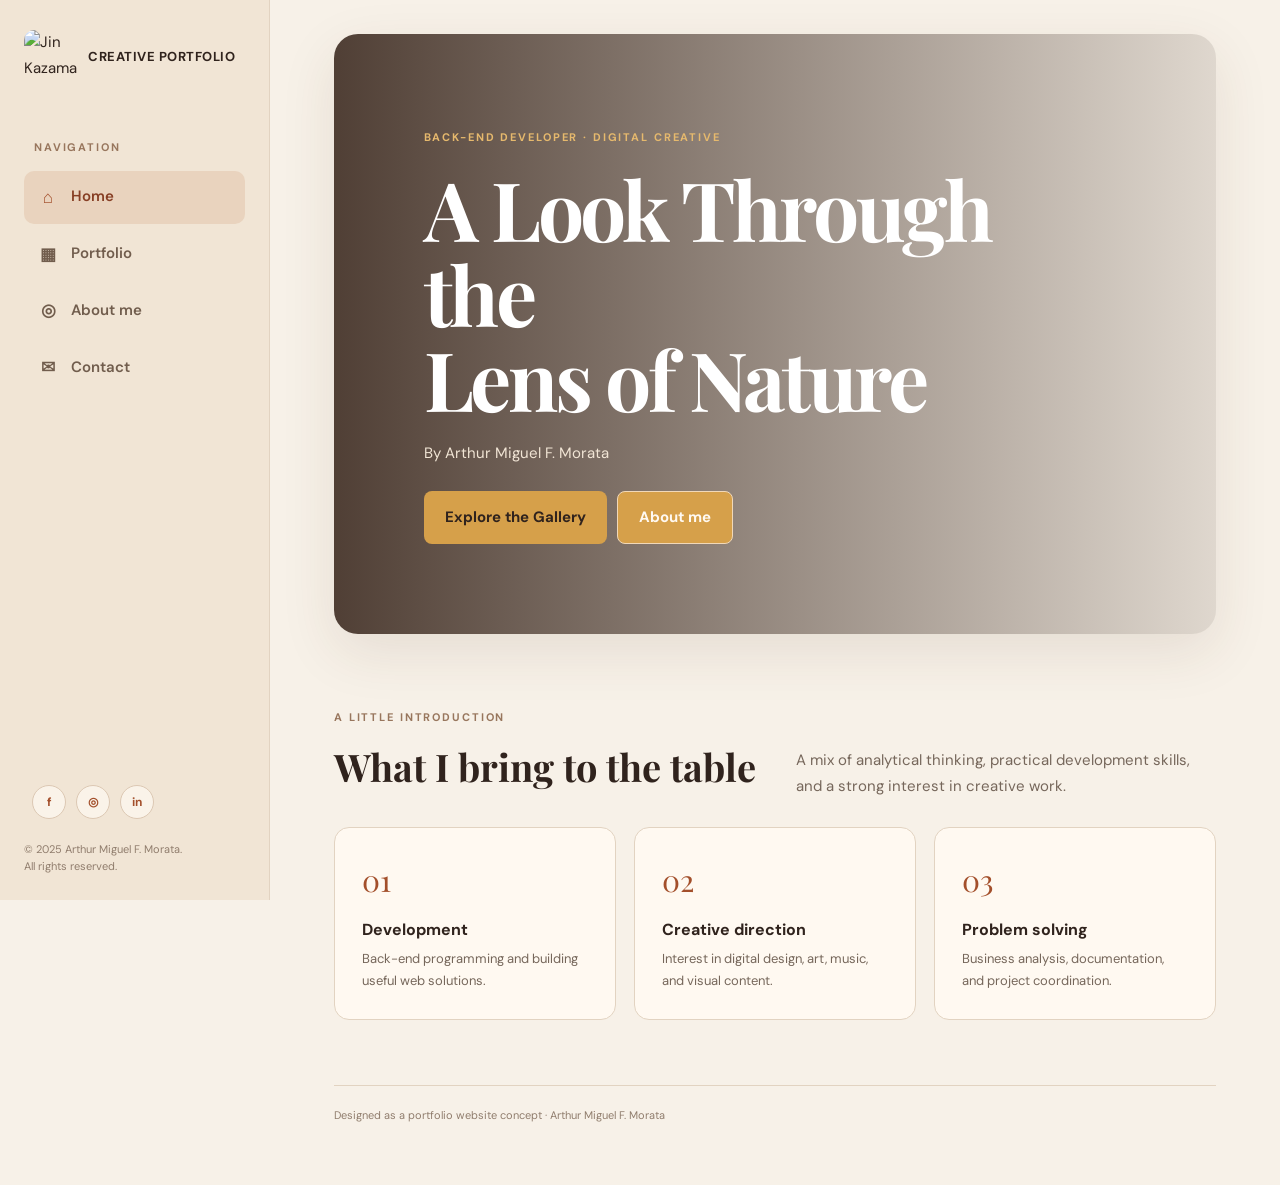
==== index.html @ cc41635c "Add files via upload" ====
<!DOCTYPE html>
<html lang="en">

<head>
    <meta charset="utf-8">
    <meta name="viewport" content="width=device-width, initial-scale=1">

    <title>Arthur Morata | Creative Portfolio</title>

    <link href="css/style.css" rel="stylesheet">
</head>

<body class="home-page">

    <div class="layout">

        <!-- ================= SIDEBAR ================= -->

        <aside class="sidebar">

            <div class="sidebar-head">

                <!-- LOGO AND WEBSITE TITLE -->
                <a class="brand" href="index.html">

                    <img
                        src="https://res.cloudinary.com/dwo98jhcz/image/upload/v1793522314/jin_kazama_je2pbh.png"
                        alt="Jin Kazama Logo"
                        class="sidebar-logo"
                    >

                    <span class="brand-name">
                        CREATIVE PORTFOLIO
                    </span>

                </a>

                <button aria-label="Toggle menu" class="mobile-toggle">
                    ☰
                </button>

            </div>


            <!-- NAVIGATION MENU -->

            <div class="nav-wrap">

                <p class="nav-label">
                    Navigation
                </p>

                <ul class="nav">

                    <li>
                        <a class="active" href="index.html">
                            <span class="nav-icon">⌂</span>
                            Home
                        </a>
                    </li>

                    <li>
                        <a href="portfolio.html">
                            <span class="nav-icon">▦</span>
                            Portfolio
                        </a>
                    </li>

                    <li>
                        <a href="about.html">
                            <span class="nav-icon">◎</span>
                            About me
                        </a>
                    </li>

                    <li>
                        <a href="contact.html">
                            <span class="nav-icon">✉</span>
                            Contact
                        </a>
                    </li>

                </ul>

            </div>


            <!-- SOCIAL MEDIA AND COPYRIGHT -->

            <div class="side-bottom">

                <div class="socials">

                    <!-- Replace # with your actual social media links later -->

                    <a href="https://www.facebook.com/migztdmthepro12" target="_blank" rel="noopener noreferrer" aria-label="Facebook">
                        f
                    </a>

                    <a href="https://www.instagram.com/amfm006/" target="_blank" rel="noopener noreferrer" aria-label="Instagram">
                        ◎
                    </a>

                    <a href="https://www.linkedin.com/in/arthur-morata-037375343/" target="_blank" rel="noopener noreferrer" aria-label="LinkedIn">
                        in
                    </a>

                </div>

                <div class="copyright">

                    &copy; 2025 Arthur Miguel F. Morata.

                    <br>

                    All rights reserved.

                </div>

            </div>

        </aside>


        <!-- ================= MAIN CONTENT ================= -->

        <main class="main">


            <!-- MAIN HERO IMAGE -->

            <section class="hero home-hero">

                <div class="hero-content">

                    <span class="eyebrow">
                        Back-end developer &middot; Digital creative
                    </span>

                    <h1>
                        A Look Through the
                        <br>
                        Lens of Nature
                    </h1>

                    <p class="hero-byline">
                        By Arthur Miguel F. Morata
                    </p>

                    <div class="hero-buttons">

                        <a class="btn" href="portfolio.html">
                            Explore the Gallery
                        </a>

                        <a class="btn btn-outline" href="about.html">
                            About me
                        </a>

                    </div>

                </div>

            </section>


            <!-- ================= INTRODUCTION ================= -->

            <section class="section">

                <div class="section-head">

                    <div>

                        <span class="eyebrow">
                            A little introduction
                        </span>

                        <h2>
                            What I bring to the table
                        </h2>

                    </div>

                    <p>
                        A mix of analytical thinking, practical development skills, and a strong interest in creative work.
                    </p>

                </div>


                <!-- FEATURE CARDS -->

                <div class="feature-grid">

                    <article class="feature">

                        <span class="number">
                            01
                        </span>

                        <h3>
                            Development
                        </h3>

                        <p>
                            Back-end programming and building useful web solutions.
                        </p>

                    </article>


                    <article class="feature">

                        <span class="number">
                            02
                        </span>

                        <h3>
                            Creative direction
                        </h3>

                        <p>
                            Interest in digital design, art, music, and visual content.
                        </p>

                    </article>


                    <article class="feature">

                        <span class="number">
                            03
                        </span>

                        <h3>
                            Problem solving
                        </h3>

                        <p>
                            Business analysis, documentation, and project coordination.
                        </p>

                    </article>

                </div>

            </section>


            <!-- FOOTER -->

            <div class="footer-note">

                Designed as a portfolio website concept
                &middot;
                Arthur Miguel F. Morata

            </div>

        </main>

    </div>


    <!-- JAVASCRIPT -->

    <script src="js/main.js"></script>

</body>

</html>
---- css/style.css ----
@import url('https://fonts.googleapis.com/css2?family=DM+Sans:wght@400;500;600;700&family=Playfair+Display:wght@600;700&display=swap');
  :root {
  --ink:#17231f;
  --muted:#6c7973;
  --paper:#f5f6f1;
  --white:#fff;
  --green:#1f5947;
  --lime:#c6e36a;
  --line:#e3e8e1;
  --shadow:0 18px 55px rgba(23,
35,
31,
.09)
}

* {
  box-sizing:border-box
}

html {
  scroll-behavior:smooth
}

body {
  margin:0;
  background:var(--paper);
  color:var(--ink);
  font-family:'DM Sans',
sans-serif;
  font-size:15px;
  line-height:1.7
}

a {
  color:inherit;
  text-decoration:none
}

img {
  display:block;
  max-width:100%
}

button,
input,
textarea {
  font:inherit
}

.layout {
  min-height:100vh;
  display:grid;
  grid-template-columns:270px 1fr
}

.sidebar {
  background:#fff;
  padding:36px 30px 26px;
  position:sticky;
  top:0;
  height:100vh;
  display:flex;
  flex-direction:column;
  border-right:1px solid var(--line);
  z-index:5
}

.brand {
  display:flex;
  align-items:center;
  gap:13px;
  margin-bottom:65px
}

.brand-mark {
  width:48px;
  height:48px;
  background:var(--green);
  color:var(--lime);
  display:grid;
  place-items:center;
  border-radius:15px;
  font-family:'Playfair Display';
  font-size:23px;
  font-weight:700
}

.brand-name {
  font-weight:700;
  letter-spacing:.02em;
  font-size:16px
}

.brand-sub {
  display:block;
  font-size:11px;
  color:var(--muted);
  letter-spacing:.13em;
  text-transform:uppercase
}

.nav-label,
.eyebrow {
  font-size:11px;
  letter-spacing:.17em;
  text-transform:uppercase;
  color:#87938c;
  font-weight:700
}

.nav-label {
  margin:0 0 14px 10px
}

.nav {
  list-style:none;
  margin:0;
  padding:0
}

.nav a {
  display:flex;
  align-items:center;
  gap:13px;
  padding:12px 14px;
  border-radius:10px;
  color:#637169;
  font-weight:600;
  margin:4px 0;
  transition:.2s
}

.nav a:hover,
.nav a.active {
  background:#edf3ed;
  color:var(--green)
}

.nav-icon {
  width:20px;
  text-align:center;
  font-size:17px
}

.side-bottom {
  margin-top:auto
}

.socials {
  display:flex;
  gap:10px;
  margin:0 0 22px 8px
}

.socials a {
  width:34px;
  height:34px;
  border:1px solid var(--line);
  border-radius:50%;
  display:grid;
  place-items:center;
  font-size:12px;
  font-weight:700;
  color:var(--green)
}

.copyright {
  font-size:11px;
  color:#98a29c;
  line-height:1.6
}

.main {
  min-width:0;
  padding:34px clamp(24px,
5vw,
78px) 60px
}

.topline {
  display:flex;
  justify-content:space-between;
  align-items:center;
  margin-bottom:32px
}

.crumb {
  font-size:12px;
  color:var(--muted)
}

.availability {
  font-size:12px;
  color:var(--green);
  font-weight:700;
  display:flex;
  align-items:center;
  gap:8px
}

.dot {
  width:7px;
  height:7px;
  border-radius:50%;
  background:#78b66d
}

.hero {
  min-height:600px;
  border-radius:24px;
  overflow:hidden;
  position:relative;
  display:flex;
  align-items:end;
  background:linear-gradient(90deg,
rgba(12,
30,
24,
.83),
rgba(12,
30,
24,
.1)),
url('https://images.unsplash.com/photo-1470770841072-f978cf4d019e?auto=format&fit=crop&w=2000&q=85') center/cover;
  color:white;
  box-shadow:var(--shadow)
}

.hero-content {
  padding:clamp(35px,
7vw,
90px);
  max-width:760px
}

.hero .eyebrow {
  color:var(--lime)
}

h1,
h2,
h3,
h4,
p {
  margin-top:0
}

h1,
h2,
.serif {
  font-family:'Playfair Display',
serif
}

h1 {
  font-size:clamp(44px,
6.4vw,
82px);
  line-height:1.04;
  margin:16px 0 20px;
  letter-spacing:-.04em
}

.hero p {
  max-width:500px;
  color:#e2e9e3;
  font-size:17px
}

.btn {
  display:inline-flex;
  align-items:center;
  justify-content:center;
  padding:13px 21px;
  border-radius:8px;
  background:var(--lime);
  color:var(--ink);
  font-weight:700;
  border:0;
  cursor:pointer;
  transition:.2s
}

.btn:hover {
  transform:translateY(-2px);
  box-shadow:0 8px 24px #0002
}

.btn-outline {
  background:transparent;
  border:1px solid #ffffff88;
  color:white;
  margin-left:10px
}

.section {
  padding:70px 0 10px
}

.section-head {
  display:flex;
  align-items:end;
  justify-content:space-between;
  gap:20px;
  margin-bottom:28px
}

.section-head h2 {
  font-size:38px;
  margin:5px 0 0
}

.section-head p {
  color:var(--muted);
  margin:0;
  max-width:420px
}

.feature-grid {
  display:grid;
  grid-template-columns:repeat(3,
1fr);
  gap:18px
}

.feature {
  background:#fff;
  padding:27px;
  border:1px solid var(--line);
  border-radius:15px
}

.feature .number {
  font-family:'Playfair Display';
  font-size:30px;
  color:var(--green)
}

.feature h3 {
  font-size:16px;
  margin:10px 0 5px
}

.feature p {
  font-size:13px;
  color:var(--muted);
  margin:0
}

.page-heading {
  padding:35px 0 38px
}

.page-heading h1 {
  font-size:clamp(42px,
5vw,
64px);
  color:var(--ink);
  margin:8px 0 10px
}

.page-heading p {
  color:var(--muted);
  max-width:600px;
  margin:0
}

.about-grid {
  display:grid;
  grid-template-columns:minmax(220px,
.75fr) 1.25fr;
  gap:38px;
  align-items:start
}

.portrait {
  height:420px;
  border-radius:18px;
  object-fit:cover;
  width:100%;
  background:#dce5db
}

.about-copy {
  background:white;
  border:1px solid var(--line);
  padding:34px;
  border-radius:18px
}

.about-copy h2 {
  font-size:34px;
  margin-bottom:10px
}

.muted {
  color:var(--muted)
}

.stats {
  display:grid;
  grid-template-columns:repeat(3,
1fr);
  gap:12px;
  margin-top:25px
}

.stat {
  border-top:2px solid var(--lime);
  padding-top:14px
}

.stat strong {
  font-family:'Playfair Display';
  font-size:32px;
  display:block;
  color:var(--green)
}

.stat span {
  font-size:11px;
  color:var(--muted);
  text-transform:uppercase;
  letter-spacing:.08em
}

.skills {
  display:grid;
  grid-template-columns:1fr 1fr;
  gap:22px 35px
}

.skill-top {
  display:flex;
  justify-content:space-between;
  font-weight:600;
  font-size:13px;
  margin-bottom:8px
}

.track {
  height:7px;
  background:#e7ece6;
  border-radius:20px;
  overflow:hidden
}

.fill {
  height:100%;
  background:var(--green);
  border-radius:20px
}

.testimonials {
  display:grid;
  grid-template-columns:repeat(3,
1fr);
  gap:16px
}

.quote {
  background:#fff;
  border:1px solid var(--line);
  border-radius:15px;
  padding:25px
}

.quote p {
  font-size:14px;
  color:#59665f
}

.quote strong {
  display:block;
  margin-top:20px
}

.quote small {
  color:var(--muted)
}

.filter-bar {
  display:flex;
  gap:8px;
  flex-wrap:wrap;
  margin:8px 0 28px
}

.filter {
  border:1px solid var(--line);
  background:white;
  padding:8px 15px;
  border-radius:30px;
  color:#657168;
  font-size:12px;
  font-weight:700;
  cursor:pointer
}

.filter.active,
.filter:hover {
  background:var(--green);
  border-color:var(--green);
  color:white
}

.gallery {
  display:grid;
  grid-template-columns:repeat(3,
minmax(0,
1fr));
  gap:17px
}

.gallery-card {
  position:relative;
  overflow:hidden;
  border-radius:13px;
  background:#dfe7df;
  min-height:210px;
  aspect-ratio:4/3
}

.gallery-card img {
  width:100%;
  height:100%;
  object-fit:cover;
  transition:transform .5s
}

.gallery-card:hover img {
  transform:scale(1.06)
}

.gallery-caption {
  position:absolute;
  inset:auto 0 0;
  padding:40px 17px 15px;
  background:linear-gradient(transparent,
rgba(0,
0,
0,
.72));
  color:white;
  opacity:0;
  transition:.25s
}

.gallery-card:hover .gallery-caption {
  opacity:1
}

.gallery-caption strong {
  display:block;
  font-size:13px
}

.gallery-caption small {
  color:#dce6dc
}

.gallery-card.hide {
  display:none
}

.contact-grid {
  display:grid;
  grid-template-columns:.85fr 1.15fr;
  gap:20px
}

.contact-card,
.form-card {
  background:white;
  border:1px solid var(--line);
  border-radius:17px;
  padding:30px
}

.contact-item {
  padding:16px 0;
  border-bottom:1px solid var(--line)
}

.contact-item:last-child {
  border:0
}

.contact-item small {
  display:block;
  color:var(--muted);
  text-transform:uppercase;
  letter-spacing:.12em;
  font-size:10px;
  font-weight:700
}

.contact-item strong {
  font-size:15px;
  overflow-wrap:anywhere
}

.form-grid {
  display:grid;
  grid-template-columns:1fr 1fr;
  gap:14px
}

.field {
  display:flex;
  flex-direction:column;
  gap:6px
}

.field.full {
  grid-column:1/-1
}

.field label {
  font-size:12px;
  font-weight:700;
  color:#56645b
}

.field input,
.field textarea {
  width:100%;
  border:1px solid var(--line);
  background:#fafbf8;
  padding:12px 13px;
  border-radius:8px;
  outline:none
}

.field input:focus,
.field textarea:focus {
  border-color:var(--green)
}

.field textarea {
  min-height:140px;
  resize:vertical
}

.form-card .btn {
  margin-top:16px
}

.footer-note {
  margin-top:55px;
  padding-top:20px;
  border-top:1px solid var(--line);
  color:#98a29c;
  font-size:11px
}

.mobile-toggle {
  display:none
}

@media(max-width:1000px) {
  .layout {
  grid-template-columns:220px 1fr
}

.sidebar {
  padding:28px 20px
}

.main {
  padding:28px
}

.gallery {
  grid-template-columns:repeat(2,
1fr)
}

}

@media(max-width:720px) {
  .layout {
  display:block
}

.sidebar {
  position:relative;
  height:auto;
  padding:15px 20px;
  display:block
}

.brand {
  margin:0
}

.side-bottom {
  display:none
}

.nav-wrap {
  display:none;
  padding-top:18px
}

.sidebar.open .nav-wrap {
  display:block
}

.nav {
  display:grid;
  grid-template-columns:repeat(2,
1fr)
}

.mobile-toggle {
  display:block;
  margin-left:auto;
  background:white;
  border:1px solid var(--line);
  border-radius:8px;
  padding:8px 12px
}

.sidebar-head {
  display:flex;
  align-items:center;
  justify-content:space-between
}

.main {
  padding:20px
}

.topline {
  margin-bottom:18px
}

.hero {
  min-height:520px
}

.feature-grid,
.testimonials {
  grid-template-columns:1fr
}

.about-grid,
.contact-grid {
  grid-template-columns:1fr
}

.portrait {
  height:300px
}

.skills {
  grid-template-columns:1fr
}

.gallery {
  grid-template-columns:repeat(2,
minmax(0,
1fr));
  gap:10px
}

.gallery-card {
  min-height:145px
}

.gallery-caption {
  opacity:1
}

.section {
  padding-top:48px
}

.stats {
  gap:8px
}

.stat strong {
  font-size:26px
}

.about-copy,
.contact-card,
.form-card {
  padding:22px
}

}

@media(max-width:420px) {
  .gallery {
  grid-template-columns:1fr
}

.form-grid {
  grid-template-columns:1fr
}

.field.full {
  grid-column:auto
}

.hero-content {
  padding:28px
}

.btn-outline {
  margin:10px 0 0
}

.section-head {
  display:block
}

.section-head p {
  margin-top:10px
}

}

/* ==========================================================
   SHARED SIDEBAR / PORTFOLIO NAVIGATION FIX
   These rules override the older sidebar styling on every page.
   ========================================================== */

.sidebar {
  width: 100%;
  min-width: 0;
  background: #ffffff;
  padding: 30px 24px 24px;
  position: sticky;
  top: 0;
  height: 100vh;
  display: flex;
  flex-direction: column;
  border-right: 1px solid var(--line);
  z-index: 10;
}

.sidebar-head {
  display: flex;
  align-items: center;
  justify-content: space-between;
  margin-bottom: 54px;
}

.sidebar .brand {
  display: flex;
  align-items: center;
  gap: 10px;
  margin: 0;
  min-width: 0;
}

.sidebar .sidebar-logo {
  display: block;
  width: 54px;
  height: 54px;
  flex: 0 0 54px;
  object-fit: contain;
  border-radius: 10px;
}

.sidebar .brand-name {
  display: block;
  color: var(--ink);
  font-size: 13px;
  line-height: 1.3;
  font-weight: 700;
  letter-spacing: .04em;
}

.sidebar .nav-label {
  margin: 0 0 14px 10px;
}

.sidebar .nav {
  display: block;
  list-style: none;
  padding: 0;
  margin: 0;
}

.sidebar .nav li {
  margin: 0;
  padding: 0;
}

.sidebar .nav a {
  display: flex;
  align-items: center;
  gap: 13px;
  width: 100%;
  padding: 12px 14px;
  margin: 4px 0;
  border-radius: 10px;
  color: #637169;
  background: transparent;
  font-weight: 600;
  transition: background .2s ease, color .2s ease;
}

.sidebar .nav a:hover,
.sidebar .nav a.active {
  background: #edf3ed;
  color: var(--green);
}

.sidebar .nav-icon {
  width: 20px;
  flex: 0 0 20px;
  text-align: center;
  font-size: 17px;
}

.sidebar .side-bottom {
  margin-top: auto;
}

.sidebar .socials {
  display: flex;
  gap: 10px;
  margin: 0 0 22px 8px;
}

.sidebar .socials a {
  width: 34px;
  height: 34px;
  display: grid;
  place-items: center;
  border: 1px solid var(--line);
  border-radius: 50%;
  color: var(--green);
  font-size: 12px;
  font-weight: 700;
}

.sidebar .copyright {
  color: #98a29c;
  font-size: 11px;
  line-height: 1.6;
}

@media (max-width: 1000px) and (min-width: 721px) {
  .sidebar {
    padding: 26px 18px 22px;
  }

  .sidebar .sidebar-logo {
    width: 46px;
    height: 46px;
    flex-basis: 46px;
  }

  .sidebar .brand-name {
    font-size: 11px;
  }
}

@media (max-width: 720px) {
  .sidebar {
    position: relative;
    width: 100%;
    height: auto;
    min-height: 0;
    padding: 15px 20px;
    display: block;
  }

  .sidebar-head {
    display: flex;
    align-items: center;
    justify-content: space-between;
    margin: 0;
  }

  .sidebar .brand {
    margin: 0;
  }

  .sidebar .sidebar-logo {
    width: 46px;
    height: 46px;
    flex-basis: 46px;
  }

  .sidebar .brand-name {
    font-size: 12px;
  }

  .sidebar .nav-wrap {
    display: none;
    padding-top: 18px;
  }

  .sidebar.open .nav-wrap {
    display: block;
  }

  .sidebar .nav {
    display: grid;
    grid-template-columns: repeat(2, minmax(0, 1fr));
    gap: 2px 8px;
  }

  .sidebar .side-bottom {
    display: none;
  }

  .sidebar .mobile-toggle {
    display: block;
    margin-left: auto;
    background: #fff;
    border: 1px solid var(--line);
    border-radius: 8px;
    padding: 8px 12px;
    cursor: pointer;
  }
}


/* =========================================================
   SHARED CREATIVE PORTFOLIO SIDEBAR — ALL PAGES
   ========================================================= */
.sidebar-head { display:flex; align-items:center; justify-content:flex-start; margin-bottom:54px; }
.sidebar .brand { display:flex; align-items:center; gap:10px; margin:0; min-width:0; }
.sidebar .sidebar-logo { display:block; width:54px; height:54px; flex:0 0 54px; object-fit:contain; border-radius:10px; }
.sidebar .brand-name { display:block; color:var(--ink); font-size:13px; line-height:1.3; font-weight:700; letter-spacing:.04em; }
.sidebar .brand-mark, .sidebar .brand-sub { display:none; }
.sidebar .nav-label { margin:0 0 14px 10px; }
.sidebar .nav { display:block; list-style:none; padding:0; margin:0; }
.sidebar .nav li { margin:0; padding:0; }
.sidebar .nav a { display:flex; align-items:center; gap:13px; width:100%; padding:12px 14px; margin:4px 0; border-radius:10px; color:#637169; background:transparent; font-weight:600; transition:background .2s ease,color .2s ease; }
.sidebar .nav a:hover, .sidebar .nav a.active { background:#edf3ed; color:var(--green); }
.sidebar .nav-icon { width:20px; flex:0 0 20px; text-align:center; font-size:17px; }
.sidebar .side-bottom { margin-top:auto; }
.sidebar .socials { display:flex; gap:10px; margin:0 0 22px 8px; }
.sidebar .socials a { width:34px; height:34px; display:grid; place-items:center; border:1px solid var(--line); border-radius:50%; color:var(--green); font-size:12px; font-weight:700; }
.sidebar .copyright { color:#98a29c; font-size:11px; line-height:1.6; }

/* Homepage hero uses the supplied landscape asset. */
.home-page .home-hero {
  background:linear-gradient(90deg, rgba(12,30,24,.83), rgba(12,30,24,.12)), url('https://res.cloudinary.com/dwo98jhcz/image/upload/v1793522315/landscape_kkoenb.webp') center/cover no-repeat;
}
.home-page .hero-byline { margin:0 0 24px; color:#e2e9e3; font-size:15px; }
.home-page .hero-buttons { display:flex; flex-wrap:wrap; gap:10px; }
.home-page .hero-buttons .btn-outline { margin-left:0; }

@media (max-width:1000px) and (min-width:721px) {
  .sidebar { padding:26px 18px 22px; }
  .sidebar .sidebar-logo { width:46px; height:46px; flex-basis:46px; }
  .sidebar .brand-name { font-size:11px; }
}
@media (max-width:720px) {
  .sidebar { position:relative; width:100%; height:auto; min-height:0; padding:15px 20px; display:block; }
  .sidebar-head { display:flex; align-items:center; justify-content:space-between; margin:0; }
  .sidebar .brand { margin:0; }
  .sidebar .sidebar-logo { width:46px; height:46px; flex-basis:46px; }
  .sidebar .brand-name { font-size:12px; }
  .sidebar .nav-wrap { display:none; padding-top:18px; }
  .sidebar.open .nav-wrap { display:block; }
  .sidebar .nav { display:grid; grid-template-columns:repeat(2,minmax(0,1fr)); gap:2px 8px; }
  .sidebar .side-bottom { display:none; }
  .sidebar .mobile-toggle { display:block; margin-left:auto; background:#fff; border:1px solid var(--line); border-radius:8px; padding:8px 12px; cursor:pointer; }
}
/* Make gallery images clickable */
.gallery-image {
    cursor: pointer;
    transition: transform 0.3s ease;
}

.gallery-image:hover {
    transform: scale(1.03);
}

/* Lightbox background */
#lightbox {
    display: none;
    position: fixed;
    z-index: 9999;
    inset: 0;
    background: rgba(0, 0, 0, 0.9);

    justify-content: center;
    align-items: center;
    padding: 30px;
}

/* Enlarged image */
#lightbox-image {
    max-width: 90%;
    max-height: 85vh;
    object-fit: contain;
}

/* Close button */
.close-button {
    position: absolute;
    top: 20px;
    right: 35px;
    color: white;
    font-size: 40px;
    cursor: pointer;
}

:root {
    --ink: #30231D;
    --muted: #76675B;
    --paper: #F7F1E8;
    --white: #FFF9F1;
    --green: #A34F2B;
    --lime: #D6A04A;
    --line: #E2D3C1;
    --shadow: 0 18px 55px rgba(75, 45, 25, 0.10);
}

body {
    background: var(--paper);
    color: var(--ink);
}

.sidebar {
    background: #F1E5D5;
    border-right: 1px solid #E2D3C1;
}

.sidebar .brand-name {
    color: #30231D;
}

.nav-label,
.eyebrow {
    color: #98765D;
}

.sidebar .nav a {
    color: #715D4D;
}

.sidebar .nav a:hover,
.sidebar .nav a.active {
    background: #E9D3BE;
    color: #873F25;
}

.sidebar .nav a:hover .nav-icon,
.sidebar .nav a.active .nav-icon {
    color: #A34F2B;
}

.sidebar .socials a {
    background: #FAF3E9;
    border-color: #DCC8B3;
    color: #A34F2B;
}

.sidebar .socials a:hover {
    background: #A34F2B;
    color: #FFF9F1;
    border-color: #A34F2B;
}

.sidebar .copyright {
    color: #907D6D;
}

.main {
    background: #F7F1E8;
}

.crumb {
    color: #857365;
}

.availability {
    color: #87502D;
}

.dot {
    background: #C28A42;
}

.hero {
    box-shadow: var(--shadow);
}

.hero .eyebrow {
    color: #E6B96D;
}

.btn {
    background: #D6A04A;
    color: #30231D;
}

.btn:hover {
    background: #E3B565;
}

.btn-outline {
    border-color: #F1D8B8;
    color: #FFF9F1;
}

.feature {
    background: #FFF9F1;
    border-color: #E2D3C1;
}

.feature .number {
    color: #A34F2B;
}

.page-heading h1,
.section-head h2 {
    color: #30231D;
}

.page-heading p,
.section-head p {
    color: #76675B;
}

.about-copy {
    background: #F0E5D5;
    border-color: #DDC9B2;
}

.about-copy h2 {
    color: #70432E;
}

.about-copy p,
.about-copy .muted {
    color: #756253;
}

.stat {
    border-top-color: #D6A04A;
}

.stat strong {
    color: #A34F2B;
}

.track {
    background: #E6D9C9;
}

.fill {
    background: #A34F2B;
}

.quote {
    background: #FFF9F1;
    border-color: #E2D3C1;
}

.quote p {
    color: #69594D;
}

.filter {
    background: #FFF9F1;
    border-color: #E2D3C1;
    color: #715D4D;
}

.filter.active,
.filter:hover {
    background: #A34F2B;
    border-color: #A34F2B;
    color: #FFF9F1;
}

.gallery-card {
    background: #E8D8C5;
}

.contact-card {
    background: #F0E2D2;
    border-color: #DDC6AE;
}

.form-card {
    background: #FFF9F1;
    border-color: #E2D3C1;
}

.contact-item {
    border-bottom-color: #DDCBB8;
}

.contact-item small {
    color: #98765D;
}

.field label {
    color: #705643;
}

.field input,
.field textarea {
    background: #FBF5EC;
    border-color: #E2D3C1;
    color: #30231D;
}

.field input:focus,
.field textarea:focus {
    border-color: #A34F2B;
    box-shadow: 0 0 0 3px rgba(163, 79, 43, 0.10);
}

.footer-note {
    border-top-color: #E2D3C1;
    color: #907D6D;
}

.mobile-toggle {
    background: #FFF9F1;
    border-color: #E2D3C1;
    color: #A34F2B;
}

.home-page .home-hero {
    background-image:
        linear-gradient(90deg, rgba(48, 29, 19, 0.84), rgba(48, 29, 19, 0.12)),
        url('https://res.cloudinary.com/dwo98jhcz/image/upload/v1793522315/landscape_kkoenb.webp');
}

.home-page .hero .eyebrow {
    color: #E6B96D;
}

.home-page .hero-byline {
    color: #F1E5D5;
}

@media (max-width: 720px) {
    .sidebar {
        background: #F1E5D5;
    }

    .sidebar .mobile-toggle {
        background: #FFF9F1;
        border-color: #DDC9B2;
        color: #A34F2B;
    }
}
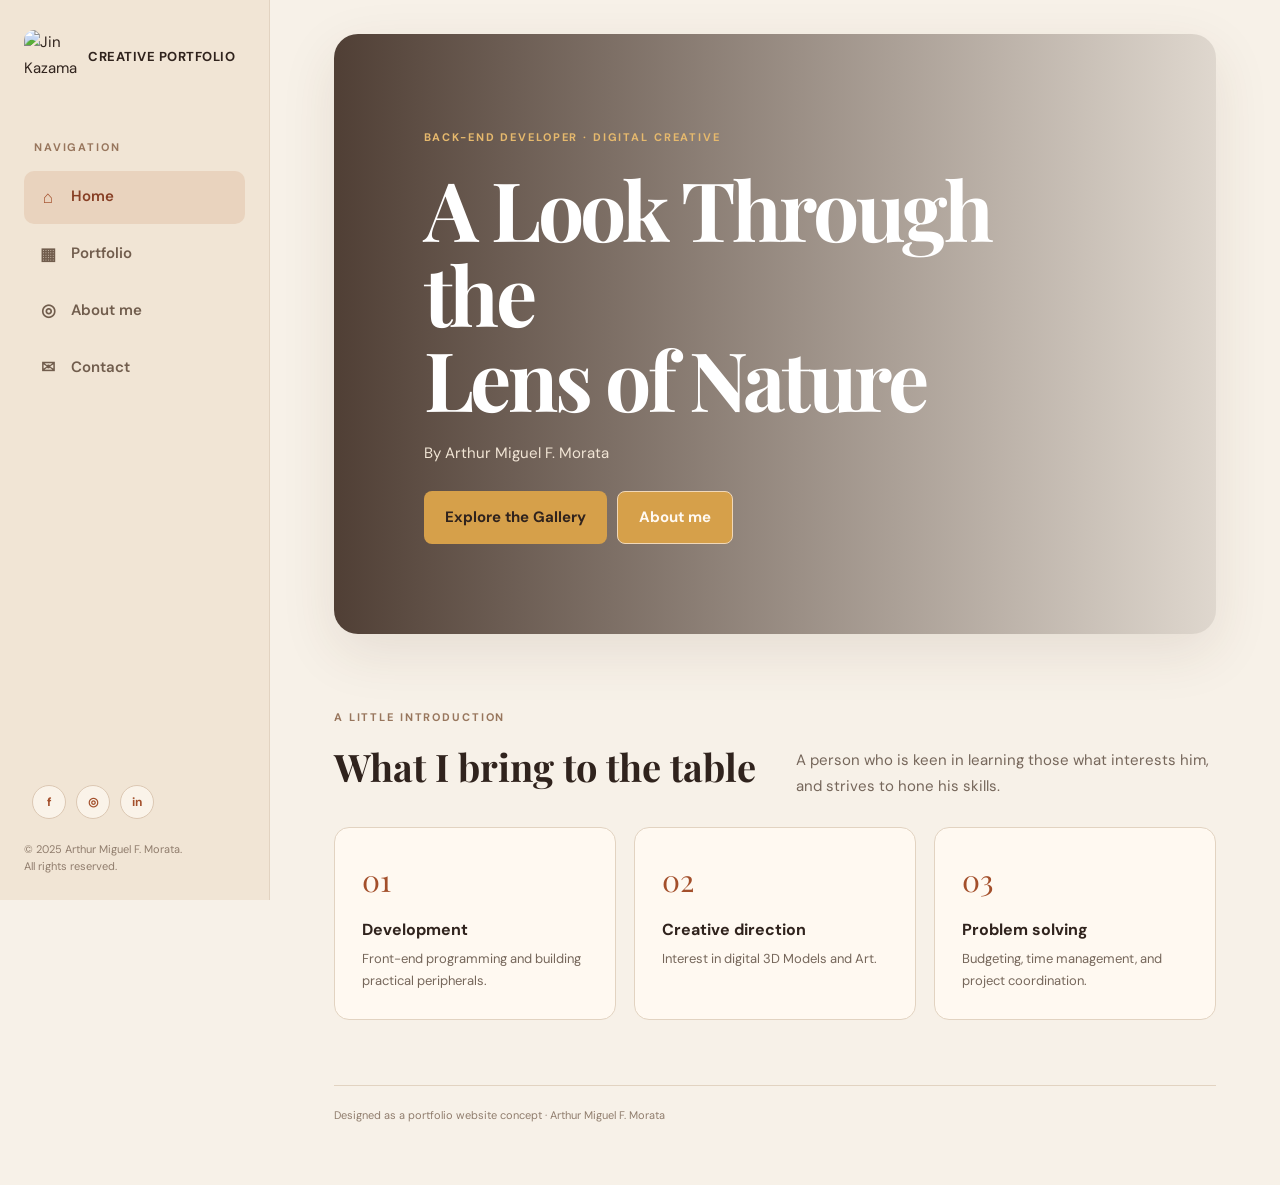
==== commit 4beedea5: "Update index.html" ====
--- a/index.html
+++ b/index.html
@@ -184,7 +184,7 @@
                     </div>
 
                     <p>
-                        A mix of analytical thinking, practical development skills, and a strong interest in creative work.
+                        A person who is keen in learning those what interests him, and strives to hone his skills.
                     </p>
 
                 </div>
@@ -205,7 +205,7 @@
                         </h3>
 
                         <p>
-                            Back-end programming and building useful web solutions.
+                            Front-end programming and building practical peripherals.
                         </p>
 
                     </article>
@@ -222,7 +222,7 @@
                         </h3>
 
                         <p>
-                            Interest in digital design, art, music, and visual content.
+                            Interest in digital 3D Models and Art.
                         </p>
 
                     </article>
@@ -239,7 +239,7 @@
                         </h3>
 
                         <p>
-                            Business analysis, documentation, and project coordination.
+                            Budgeting, time management, and project coordination.
                         </p>
 
                     </article>
